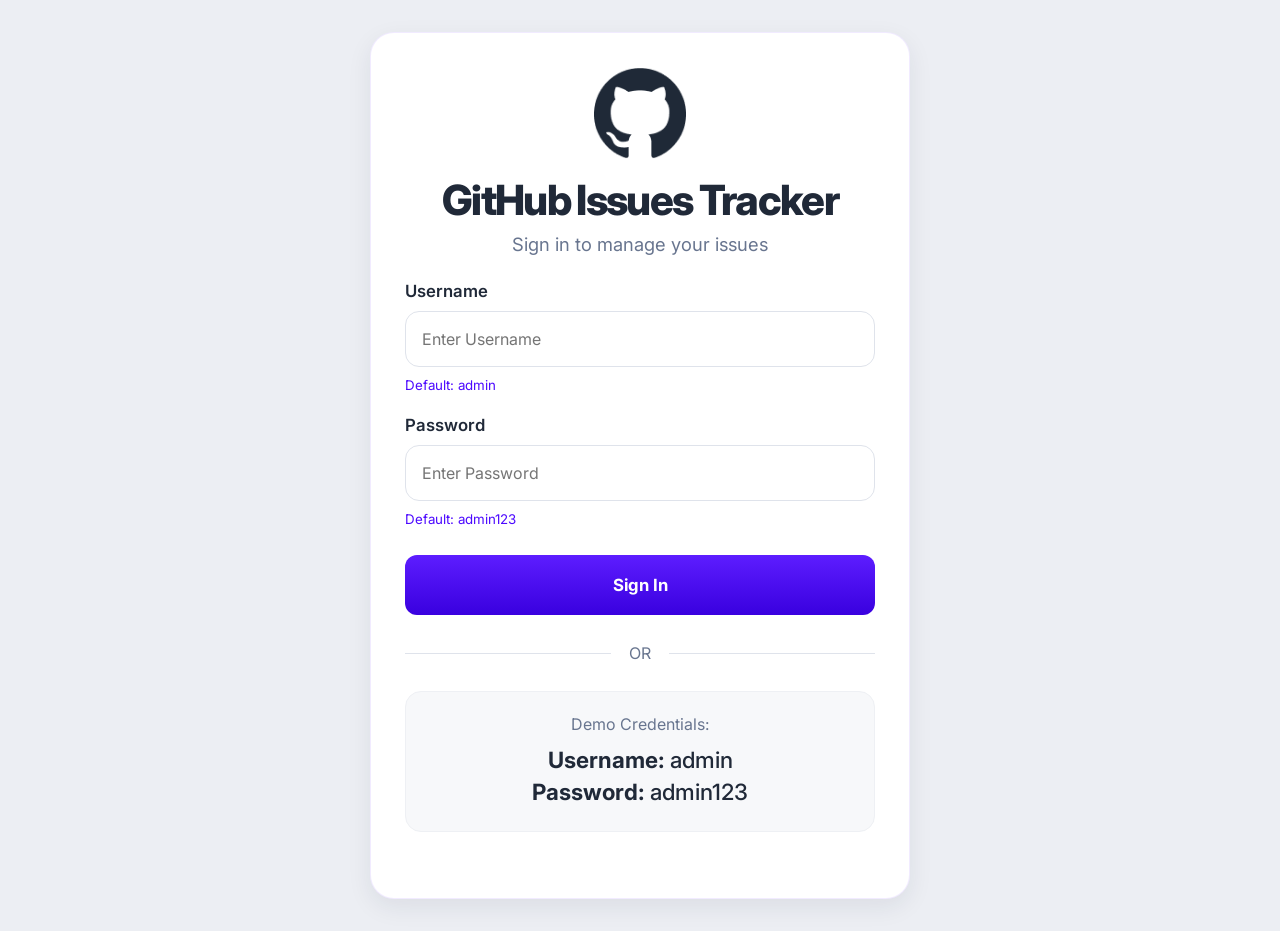
==== index.html @ a217a030 "first commit" ====
<!DOCTYPE html>
<html lang="en">
<head>
  <meta charset="UTF-8" />
  <meta name="viewport" content="width=device-width, initial-scale=1.0" />
  <title>Login | GitHub Issues Tracker</title>
  <link rel="preconnect" href="https://fonts.googleapis.com">
  <link rel="preconnect" href="https://fonts.gstatic.com" crossorigin>
  <link href="https://fonts.googleapis.com/css2?family=Inter:wght@400;500;600;700;800&display=swap" rel="stylesheet">
  <link rel="stylesheet" href="styles.css" />
</head>
<body class="auth-body">
  <section class="login-page login-page-only">
    <div class="login-card">
      <div class="login-brand">
        <img src="assets/github-logo.png" alt="GitHub logo" class="brand-logo" />
        <h1>GitHub Issues Tracker</h1>
        <p>Sign in to manage your issues</p>
      </div>

      <form id="loginForm" class="login-form">
        <label for="username">Username</label>
        <input id="username" name="username" type="text" placeholder="Enter Username" autocomplete="username" />
        <small>Default: admin</small>

        <label for="password">Password</label>
        <input id="password" name="password" type="password" placeholder="Enter Password" autocomplete="current-password" />
        <small>Default: admin123</small>

        <button type="submit" class="primary-btn full-btn">Sign In</button>
      </form>

      <div class="divider"><span>OR</span></div>

      <div class="demo-box">
        <p>Demo Credentials:</p>
        <h3>Username: <span>admin</span></h3>
        <h3>Password: <span>admin123</span></h3>
      </div>

      <p id="loginError" class="form-error"></p>
    </div>
  </section>

  <script src="login.js"></script>
</body>
</html>
---- styles.css ----
:root {
  --bg: #eceef3;
  --surface: #ffffff;
  --text: #202938;
  --muted: #68758f;
  --line: #dfe3eb;
  --brand: #4c09ff;
  --brand-dark: #3900df;
  --green: #0eb67a;
  --green-soft: #dff7ec;
  --purple: #a855f7;
  --purple-soft: #f0e6ff;
  --danger: #ff4d4f;
  --danger-soft: #ffe7e6;
  --warning: #f4b63b;
  --warning-soft: #fff2cf;
  --shadow: 0 8px 24px rgba(29, 39, 62, 0.08);
  --radius: 18px;
}

* { box-sizing: border-box; }
html, body { margin: 0; padding: 0; font-family: 'Inter', sans-serif; background: var(--bg); color: var(--text); }
button, input { font: inherit; }
button { cursor: pointer; }
img { display: block; max-width: 100%; }
.hidden { display: none !important; }

.page-shell { min-height: 100vh; }
.view { display: none; }
.active-view { display: block; }

.login-page {
  min-height: 100vh;
  display: grid;
  place-items: center;
  padding: 32px 16px;
}

.login-card {
  width: min(540px, 100%);
  background: var(--surface);
  border-radius: 24px;
  padding: 34px 34px 30px;
  box-shadow: var(--shadow);
  border: 1px solid rgba(76, 9, 255, 0.08);
}

.login-brand { text-align: center; margin-bottom: 26px; }
.brand-logo { width: 92px; margin: 0 auto 16px; }
.login-brand h1 { margin: 0; font-size: 2.6rem; font-weight: 800; letter-spacing: -0.04em; }
.login-brand p { margin: 8px 0 0; color: var(--muted); font-size: 1.15rem; }
.login-form { display: grid; gap: 10px; }
.login-form label { font-size: 1.05rem; font-weight: 600; }
.login-form input {
  width: 100%; height: 56px; border-radius: 14px; border: 1px solid var(--line);
  padding: 0 16px; outline: none; transition: border-color .2s, box-shadow .2s;
}
.login-form input:focus, .search-input-wrap:focus-within {
  border-color: rgba(76, 9, 255, 0.45);
  box-shadow: 0 0 0 3px rgba(76, 9, 255, 0.12);
}
.login-form small { color: var(--brand); margin-bottom: 12px; }
.primary-btn {
  border: none; background: linear-gradient(180deg, #5d1dff 0%, var(--brand-dark) 100%);
  color: #fff; border-radius: 12px; padding: 14px 22px; font-weight: 700;
  transition: transform .12s ease, opacity .2s ease;
}
.primary-btn:hover { opacity: .94; }
.primary-btn:active { transform: translateY(1px); }
.full-btn { margin-top: 6px; width: 100%; height: 60px; font-size: 1.05rem; }
.divider { position: relative; margin: 28px 0; text-align: center; color: var(--muted); }
.divider::before { content: ''; position: absolute; inset: 50% 0 auto; border-top: 1px solid var(--line); }
.divider span { position: relative; background: var(--surface); padding: 0 18px; }
.demo-box {
  background: #f7f8fa; border-radius: 16px; padding: 22px; text-align: center; border: 1px solid #eef0f4;
}
.demo-box p, .demo-box h3 { margin: 0; }
.demo-box p { color: var(--muted); margin-bottom: 10px; }
.demo-box h3 { font-size: 1.4rem; line-height: 1.45; }
.demo-box span { font-weight: 500; }
.form-error { min-height: 22px; margin: 14px 0 0; color: #d61a1d; font-weight: 600; text-align: center; }

.navbar {
  height: 86px; background: var(--surface); border-bottom: 1px solid rgba(32, 41, 56, 0.08);
  display: flex; align-items: center; justify-content: space-between; gap: 18px; padding: 0 clamp(18px, 4vw, 60px);
}
.brand-row { display: flex; align-items: center; gap: 12px; }
.nav-logo { width: 34px; }
.brand-row h2 { margin: 0; font-size: clamp(1.2rem, 2vw, 2rem); font-weight: 800; }

.search-bar { display: flex; align-items: center; gap: 12px; flex-wrap: wrap; }
.search-input-wrap {
  width: min(340px, 100%); height: 50px; background: var(--surface); border: 1px solid var(--line);
  border-radius: 12px; display: flex; align-items: center; padding: 0 14px; transition: border-color .2s, box-shadow .2s;
}
.search-input-wrap svg { width: 20px; height: 20px; fill: #94a0b5; flex-shrink: 0; }
.search-input-wrap input { border: none; outline: none; width: 100%; padding-left: 10px; background: transparent; }

.content-wrap { max-width: 1140px; margin: 26px auto 40px; padding: 0 16px; }
.filter-panel, .issues-panel {
  background: rgba(255, 255, 255, 0.88); border-radius: 18px; box-shadow: var(--shadow); border: 1px solid rgba(32, 41, 56, 0.06);
}
.filter-panel { padding: 18px; margin-bottom: 14px; }
.tab-buttons { display: flex; gap: 10px; flex-wrap: wrap; }
.tab-btn {
  min-width: 92px; padding: 14px 24px; border-radius: 10px; border: 1px solid var(--line); background: #fff;
  color: var(--muted); font-weight: 500;
}
.tab-btn.active { background: linear-gradient(180deg, #5d1dff 0%, var(--brand-dark) 100%); color: #fff; border-color: transparent; }

.issues-panel { overflow: hidden; }
.panel-header {
  display: flex; align-items: center; justify-content: space-between; gap: 16px; padding: 24px 28px; border-bottom: 1px solid var(--line);
}
.panel-title-row { display: flex; align-items: center; gap: 14px; }
.panel-icon { width: 48px; height: 48px; border-radius: 999px; display: grid; place-items: center; background: #efe8ff; }
.panel-icon img { width: 28px; }
.panel-title-row h3 { margin: 0; font-size: clamp(1.35rem, 2vw, 2rem); }
.panel-title-row p { margin: 6px 0 0; color: var(--muted); font-size: 1.05rem; }
.legend { display: flex; gap: 18px; color: var(--text); font-weight: 500; }
.legend span { display: inline-flex; align-items: center; gap: 8px; }
.dot { width: 12px; height: 12px; border-radius: 999px; display: inline-block; }
.dot-open { background: var(--green); }
.dot-closed { background: var(--purple); }

.state-box { display: grid; place-items: center; padding: 54px 18px; gap: 12px; text-align: center; color: var(--muted); }
.spinner {
  width: 42px; height: 42px; border: 4px solid rgba(76, 9, 255, 0.16); border-top-color: var(--brand);
  border-radius: 50%; animation: spin .8s linear infinite;
}
@keyframes spin { to { transform: rotate(360deg); } }

.issues-grid {
  padding: 24px 18px 18px;
  display: grid;
  grid-template-columns: repeat(4, minmax(0, 1fr));
  gap: 16px;
}
.issue-meta{
    display:flex;
    justify-content:space-between;
    align-items:center;

    background:#FFF8D6;      /* soft yellow background */
    padding:20px 25px;
    border-radius:12px;

    margin-top:20px;
}

.issue-meta p{
    color:#6b7280;
    font-size:14px;
    margin-bottom:6px;
}

.issue-meta h4{
    font-size:22px;
    font-weight:700;
    color:#111827;
}

.issue-card {
  background: #fff; border-radius: 14px; border: 1px solid #e4e6eb; overflow: hidden; box-shadow: 0 2px 10px rgba(35, 43, 66, 0.06);
  display: flex; flex-direction: column; transition: transform .14s ease, box-shadow .2s ease;
}
.issue-card:hover { transform: translateY(-2px); box-shadow: 0 10px 22px rgba(35, 43, 66, 0.09); }
.issue-card.open { border-top: 4px solid var(--green); }
.issue-card.closed { border-top: 4px solid var(--purple); }
.issue-body { padding: 16px 14px 14px; }
.card-top {
  display: flex; align-items: flex-start; justify-content: space-between; gap: 12px; margin-bottom: 10px;
}
.status-chip, .priority-chip, .label-chip, .modal-status-chip {
  display: inline-flex; align-items: center; justify-content: center; border-radius: 999px; font-weight: 600;
}
.status-chip { font-size: .78rem; padding: 6px 12px; text-transform: capitalize; }
.status-chip.open, .modal-status-chip.open { background: var(--green); color: #fff; }
.status-chip.closed, .modal-status-chip.closed { background: var(--purple); color: #fff; }
.priority-chip {
  font-size: .78rem; padding: 6px 10px; text-transform: uppercase; background: #f2f3f7; color: #8a93a7;
}
.priority-chip.high { background: #fde8ea; color: var(--danger); }
.priority-chip.medium { background: var(--warning-soft); color: #d48a00; }
.priority-chip.low { background: #edf0f3; color: #8d95a6; }
.issue-title { margin: 0 0 8px; font-size: 1.05rem; line-height: 1.4; font-weight: 700; }
.issue-desc { margin: 0 0 14px; color: var(--muted); font-size: .92rem; line-height: 1.5; min-height: 63px; }
.label-row { display: flex; flex-wrap: wrap; gap: 8px; margin-bottom: 16px; }
.label-chip { padding: 7px 10px; font-size: .76rem; border: 1px solid transparent; text-transform: uppercase; }
.label-chip.bug { background: var(--danger-soft); color: var(--danger); border-color: #ffbcbc; }
.label-chip.help-wanted { background: var(--warning-soft); color: #d88000; border-color: #f0cb65; }
.label-chip.enhancement { background: #dff8e8; color: #169f69; border-color: #9fe1ba; }
.label-chip.good-first-issue { background: #ece8ff; color: #7f56d9; border-color: #cfc3ff; }
.label-chip.documentation { background: #e8efff; color: #4768d4; border-color: #bfd0ff; }
.label-chip.default { background: #f1f3f7; color: #657189; border-color: #d9e0ea; }
.issue-meta {
  margin-top: auto; padding: 14px; border-top: 1px solid var(--line); display: grid; gap: 8px; color: var(--muted); font-size: .88rem;
}
.issue-meta strong { color: var(--text); font-weight: 600; }
.issue-meta p { margin: 0; }
.issue-card button {
  appearance: none; background: transparent; border: none; padding: 0; text-align: left; color: inherit;
}

.modal {
  position: fixed; inset: 0; z-index: 40; display: grid; place-items: center; padding: 18px;
}
.modal-backdrop { position: absolute; inset: 0; background: rgba(59, 73, 105, 0.32); backdrop-filter: blur(3px); }
.modal-card {
  position: relative; width: min(880px, 100%); background: #fff; border-radius: 24px; padding: 34px 34px 0; box-shadow: 0 24px 60px rgba(21, 29, 50, 0.2);
}
.modal-close-x {
  position: absolute; top: 12px; right: 14px; background: transparent; border: none; font-size: 2rem; color: #97a0b1;
}
.modal-title { margin: 0 0 18px; font-size: clamp(2rem, 4vw, 3rem); line-height: 1.08; letter-spacing: -0.04em; }
.modal-meta-line {
  display: flex; align-items: center; gap: 14px; flex-wrap: wrap; color: var(--muted); font-size: 1rem; margin-bottom: 18px;
}
.modal-status-chip { padding: 8px 16px; font-size: .95rem; }
.modal-labels { display: flex; gap: 10px; flex-wrap: wrap; margin-bottom: 26px; }
.modal-desc { color: var(--muted); font-size: clamp(1.15rem, 2vw, 1.4rem); line-height: 1.55; margin: 0 0 28px; }
.modal-info-grid {
  background: #f5f6f9; border-radius: 16px; padding: 22px 24px; display: grid; grid-template-columns: repeat(2, minmax(0, 1fr)); gap: 24px;
}
.info-item p { margin: 0 0 10px; color: var(--muted); font-size: 1.1rem; }
.info-item h4 { margin: 0; font-size: 1.8rem; }
.modal-footer { display: flex; justify-content: flex-end; padding: 26px 0 30px; }

@media (max-width: 1040px) {
  .issues-grid { grid-template-columns: repeat(3, minmax(0, 1fr)); }
}
@media (max-width: 840px) {
  .navbar { height: auto; padding: 18px 16px; flex-direction: column; align-items: stretch; }
  .search-bar { justify-content: stretch; }
  .search-input-wrap { width: 100%; }
  .panel-header { flex-direction: column; align-items: flex-start; }
  .issues-grid { grid-template-columns: repeat(2, minmax(0, 1fr)); }
  .modal-info-grid { grid-template-columns: 1fr; }
}
@media (max-width: 560px) {
  .login-card { padding: 26px 18px 22px; border-radius: 18px; }
  .login-brand h1 { font-size: 2rem; }
  .tab-buttons { display: grid; grid-template-columns: repeat(3, 1fr); }
  .tab-btn { min-width: 0; padding-inline: 14px; }
  .issues-grid { grid-template-columns: 1fr; padding: 18px 12px 12px; }
  .issue-desc { min-height: auto; }
  .modal-card { padding: 24px 20px 0; border-radius: 18px; }
  .modal-title { font-size: 2rem; }
  .modal-desc { font-size: 1.05rem; }
  .info-item h4 { font-size: 1.35rem; }
  .legend { gap: 12px; font-size: .95rem; }
}


.auth-body {
  min-height: 100vh;
}

.login-page-only {
  min-height: 100vh;
  padding: 32px 16px;
}

.dashboard-body {
  min-height: 100vh;
}

.locked-body {
  visibility: hidden;
}

.dashboard-shell {
  min-height: 100vh;
}

.nav-actions {
  display: flex;
  align-items: center;
  gap: 12px;
  flex-wrap: wrap;
}

.ghost-btn {
  height: 50px;
  border-radius: 12px;
  padding: 0 18px;
  border: 1px solid var(--line);
  background: #fff;
  color: var(--text);
  font-weight: 700;
}

.ghost-btn:hover {
  background: #f7f8fb;
}

@media (max-width: 840px) {
  .nav-actions {
    width: 100%;
    justify-content: stretch;
  }

  .ghost-btn {
    width: 100%;
  }
}
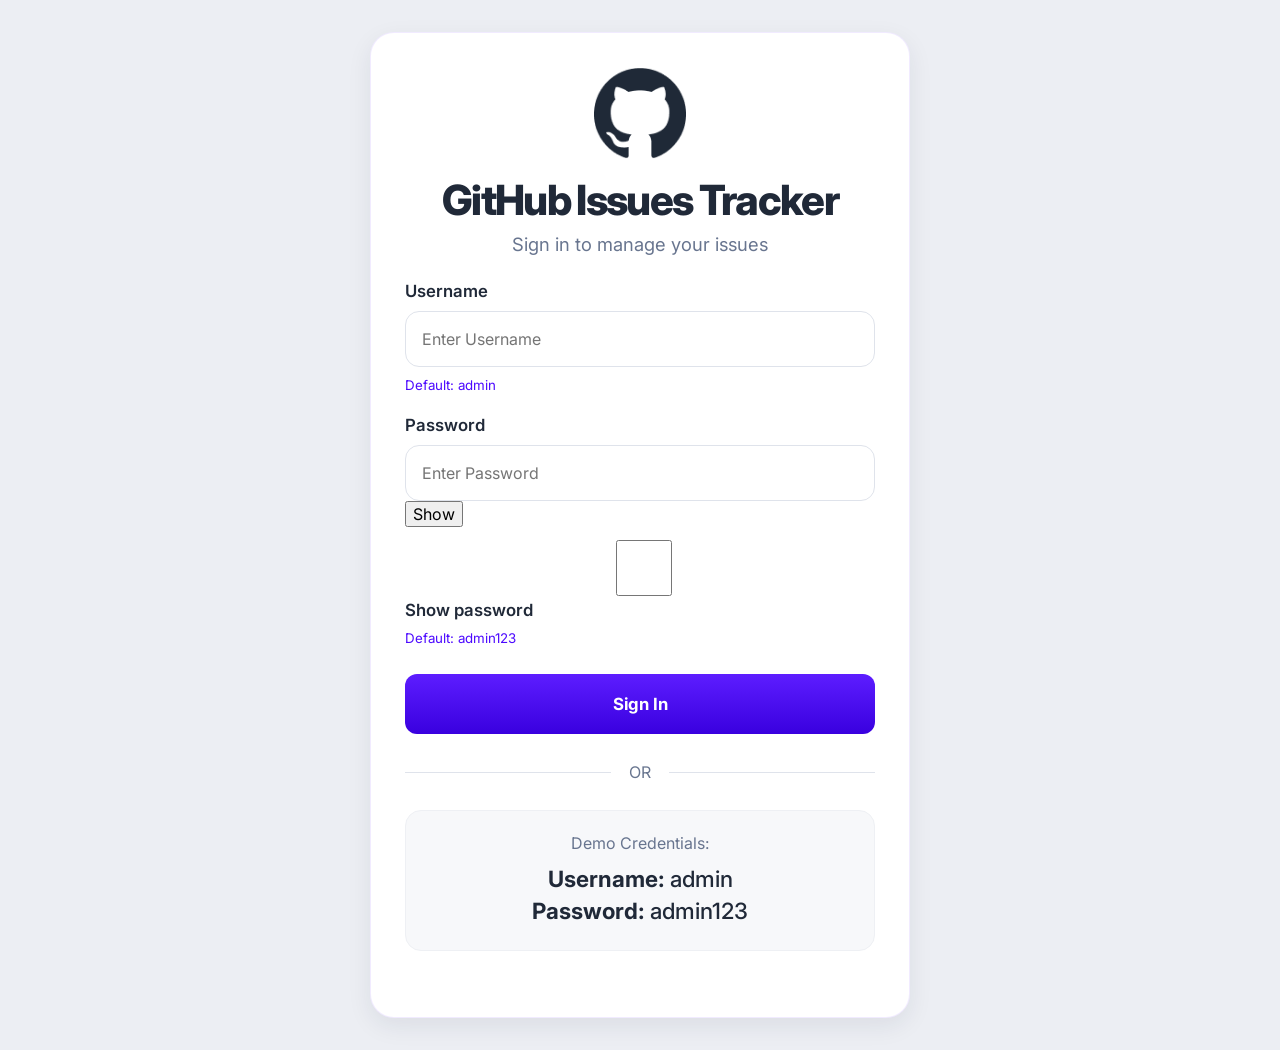
==== commit ad811a4c: "Enhance password input with toggle visibility feature" ====
--- a/index.html
+++ b/index.html
@@ -24,7 +24,14 @@
         <small>Default: admin</small>
 
         <label for="password">Password</label>
-        <input id="password" name="password" type="password" placeholder="Enter Password" autocomplete="current-password" />
+        <div class="password-field">
+          <input id="password" name="password" type="password" placeholder="Enter Password" autocomplete="current-password" />
+          <button type="button" id="togglePassword" class="password-toggle" aria-label="Show password">Show</button>
+        </div>
+        <label class="show-password-row" for="showPasswordCheck">
+          <input id="showPasswordCheck" type="checkbox" />
+          <span>Show password</span>
+        </label>
         <small>Default: admin123</small>
 
         <button type="submit" class="primary-btn full-btn">Sign In</button>
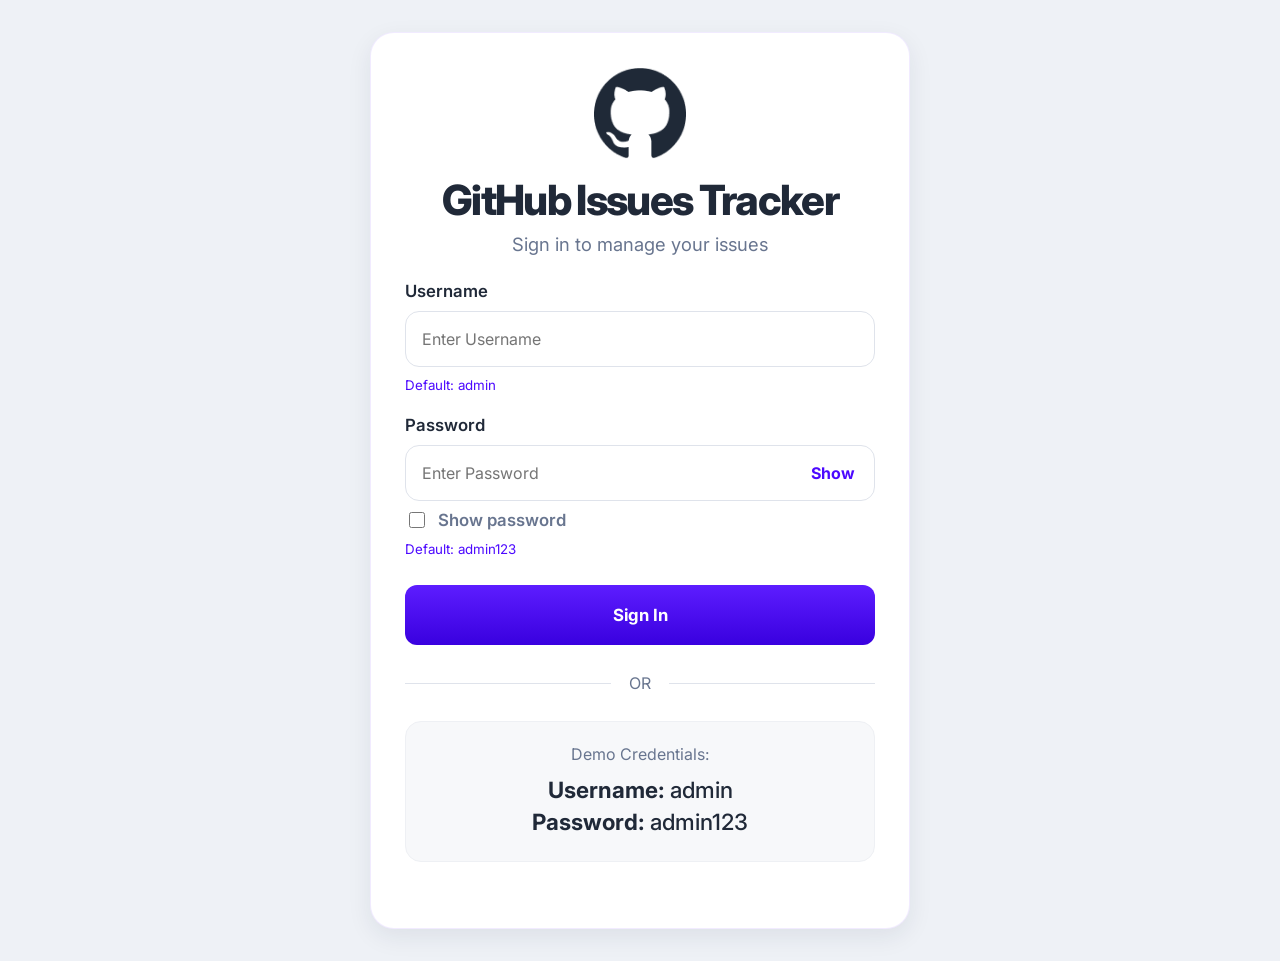
==== commit f25d25fa: "Refactor login section for improved readability" ====
--- a/index.html
+++ b/index.html
@@ -10,7 +10,7 @@
   <link rel="stylesheet" href="styles.css" />
 </head>
 <body class="auth-body">
-  <section class="login-page login-page-only">
+  <section class="login-page">
     <div class="login-card">
       <div class="login-brand">
         <img src="assets/github-logo.png" alt="GitHub logo" class="brand-logo" />
@@ -20,14 +20,29 @@
 
       <form id="loginForm" class="login-form">
         <label for="username">Username</label>
-        <input id="username" name="username" type="text" placeholder="Enter Username" autocomplete="username" />
+        <input
+          id="username"
+          name="username"
+          type="text"
+          placeholder="Enter Username"
+          autocomplete="username"
+        />
         <small>Default: admin</small>
 
         <label for="password">Password</label>
         <div class="password-field">
-          <input id="password" name="password" type="password" placeholder="Enter Password" autocomplete="current-password" />
-          <button type="button" id="togglePassword" class="password-toggle" aria-label="Show password">Show</button>
+          <input
+            id="password"
+            name="password"
+            type="password"
+            placeholder="Enter Password"
+            autocomplete="current-password"
+          />
+          <button type="button" id="togglePassword" class="password-toggle" aria-label="Show password">
+            Show
+          </button>
         </div>
+
         <label class="show-password-row" for="showPasswordCheck">
           <input id="showPasswordCheck" type="checkbox" />
           <span>Show password</span>
--- a/styles.css
+++ b/styles.css
@@ -136,29 +136,6 @@
   grid-template-columns: repeat(4, minmax(0, 1fr));
   gap: 16px;
 }
-.issue-meta{
-    display:flex;
-    justify-content:space-between;
-    align-items:center;
-
-    background:#FFF8D6;      /* soft yellow background */
-    padding:20px 25px;
-    border-radius:12px;
-
-    margin-top:20px;
-}
-
-.issue-meta p{
-    color:#6b7280;
-    font-size:14px;
-    margin-bottom:6px;
-}
-
-.issue-meta h4{
-    font-size:22px;
-    font-weight:700;
-    color:#111827;
-}
 
 .issue-card {
   background: #fff; border-radius: 14px; border: 1px solid #e4e6eb; overflow: hidden; box-shadow: 0 2px 10px rgba(35, 43, 66, 0.06);
@@ -304,3 +281,57 @@
     width: 100%;
   }
 }
+
+
+.auth-body { background: #eef1f6; }
+.login-page-only { padding: 40px 16px; }
+.password-field { position: relative; }
+.password-field input { padding-right: 84px; }
+.password-toggle {
+  position: absolute;
+  right: 10px;
+  top: 50%;
+  transform: translateY(-50%);
+  border: none;
+  background: transparent;
+  color: var(--brand);
+  font-weight: 700;
+  padding: 8px 10px;
+}
+.show-password-row {
+  display: flex;
+  align-items: center;
+  gap: 10px;
+  color: var(--muted);
+  font-size: 0.96rem;
+  font-weight: 500;
+  margin-top: -2px;
+}
+.show-password-row input { width: 16px; height: 16px; accent-color: var(--brand); }
+
+.nav-actions { display: flex; align-items: center; gap: 14px; }
+.header-search { width: 290px; }
+.nav-new-btn { min-width: 112px; height: 50px; padding: 0 22px; border-radius: 10px; }
+.panel-tools { display: flex; align-items: center; justify-content: space-between; gap: 16px; }
+.logout-link-btn {
+  border: none;
+  background: transparent;
+  color: #6b7280;
+  font-weight: 600;
+  padding: 10px 4px;
+}
+.logout-link-btn:hover { color: var(--brand); }
+.info-item.full-width { grid-column: 1 / -1; }
+
+@media (max-width: 900px) {
+  .navbar { height: auto; padding-top: 18px; padding-bottom: 18px; flex-wrap: wrap; }
+  .nav-actions { width: 100%; justify-content: flex-end; }
+}
+
+@media (max-width: 640px) {
+  .panel-tools { flex-direction: column; align-items: flex-start; }
+  .nav-actions { flex-wrap: wrap; }
+  .header-search { width: 100%; }
+  .search-bar { width: 100%; }
+  .nav-new-btn { width: 100%; }
+}
